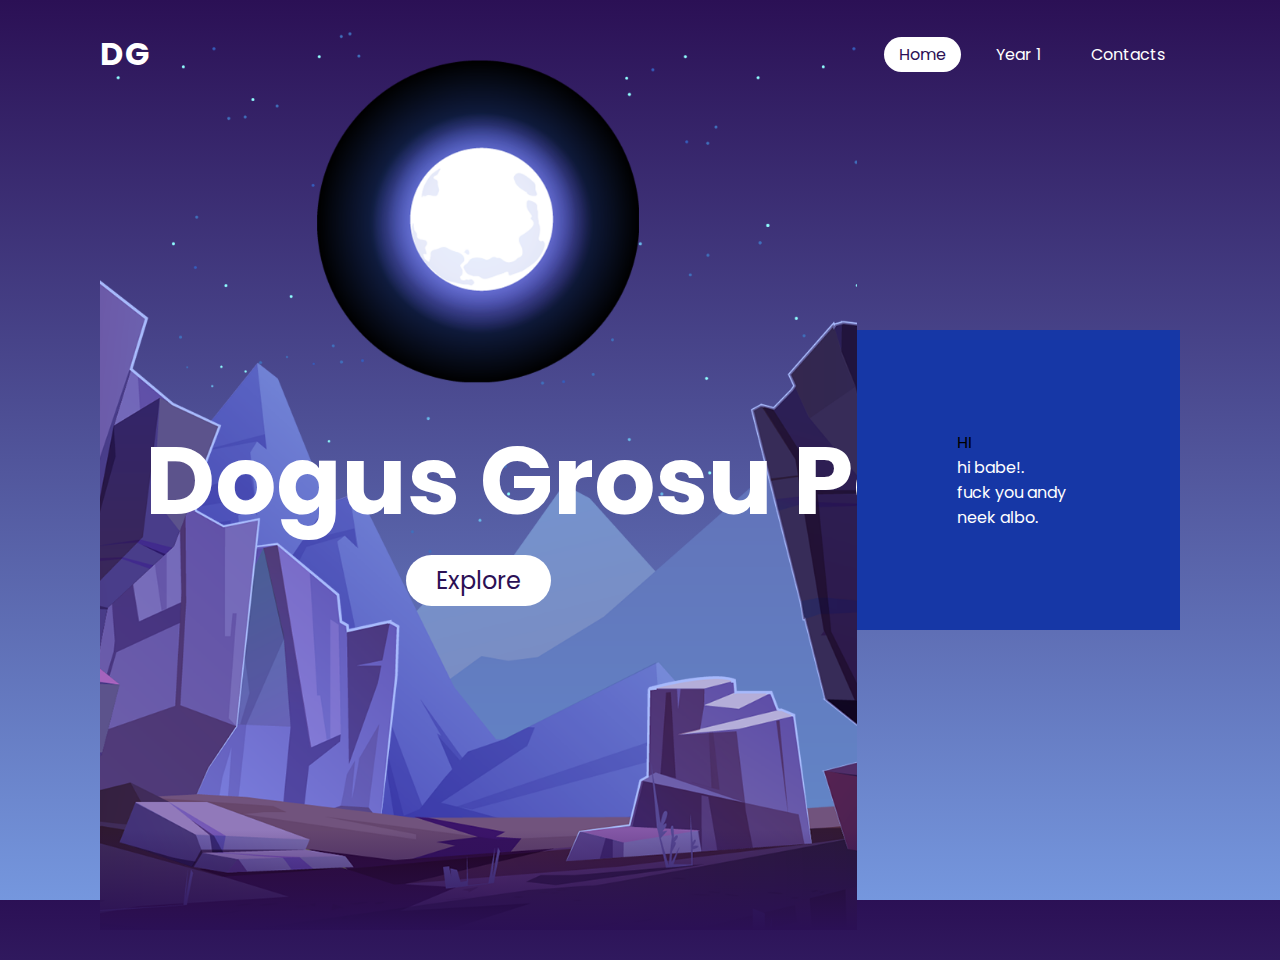
==== index.html @ 59a4e359 "added more shit" ====
<!doctype html>
<html>
    <head>
        <title>Dogus Grosu Portfolio</title>
        <link rel="stylesheet" type="text/css" href="style.css">
    </head>
    <body>
        <header>
            <a href="#" class="logo">DG</a>
            <ul>
                <li><a href="#" class="active">Home</a></li>
                <li><a href="#">Year 1</a></li>
                <li><a href="#">Contacts</a></li>
            <ul>
        <header>
        <section>
            <img src="stars.png" id="stars">
            <img src="moon.png" id="moon">
            <img src="mountains_behind.png" id="mountains_behind">
            <h2 id="text">Dogus Grosu Portfolio</h2>
            <a href="sec" id="btn">Explore</a>
            <img src="mountains_front.png" id="mountains_front">
        </section>
        <div class="sec" id="sec"
            <h2>HI</h2>
            <p>hi babe!.<br>fuck you andy neek albo.<br></p>
        </div>

        <script>
            let stars = document.getElementById('stars')
            let moon = document.getElementById('moon')
            let mountains_behind = document.getElementById('mountains_behind')
            let text = document.getElementById('text')
            let btn = document.getElementById('btn')
            let mountains_front = document.getElementById('mountains_front')
            let header = document.querySelector('header');

            window.addEventListener('scroll',function(){
                let value = window.scrollY;
                stars.style.left = value * 0.25 + 'px';
                moon.style.top = value * 1.05 + 'px';
                mountains_behind.style.top = value * 0.5 + 'px';
                mountains_front.style.top = value * 0 + 'px';
                text.style.marginRight = value * 4 + 'px';
                text.style.marginTop = value * 1.5 + 'px';
                btn.style.marginTop = value * 1.5 + 'px';
                header.style.top = value * 0.5 + 'px';
            })
        </script>
    </body>
</html>

<!-- DOGUS IS A FAGGOT-->
---- style.css ----
@import url('https://fonts.googleapis.com/css?family=Poppins:300,400,500,600,700,800,900&display=swap');
*
{
    margin: 0;
    padding: 0;
    box-sizing: border-box;
    font-family: 'Poppins', sans-serif;
    scroll-behavior: smooth;
}
body {
    min-height: 100vh;
    overflow-x: hidden;
    background: linear-gradient(#2b1055,#7597de);
}
header {
    position: absolute;
    top: 0;
    left: 0;
    width: 100%;
    padding:30px 100px;
    display: flex;
    justify-content: space-between;
    align-items: center;
    z-index: 10000;
}
header .logo
{
    color: white;
    font-weight: 700;
    text-decoration: none;
    font-size: 2em;
    text-transform: uppercase;
    letter-spacing: 2px;
}
header ul {
    display: flex;
    justify-content: center;
    align-items: center;
}
header ul li
{list-style: none;
margin-left: 20px;
}
header ul li a
{
    text-decoration: none;
    padding: 6px 15px;
    color: white;
    border-radius: 20px;

}
header ul li a:hover,
header ul li a.active
{
    background: white;
    color: #2b1055;
}
section
{
    position: relative;
    width: 100%;
    height: 100vh;
    padding: 100px;
    display: flex;
    justify-content: center;
    align-items: center;
    overflow: hidden;
}
section::before
{
    content: '';
    position: absolute;
    bottom: 0;
    width: 100%;
    height: 100px;
    background: linear-gradient(to top,#2b1055,transparent);
    z-index: 1000;
}
section img
{
    position:absolute;
    top:0;
    left:0;
    width: 100%;
    height: 100%;
    object-fit: cover;
    pointer-events: none;
}
section img #moon
{
    mix-blend-mode: screen;
    z-index: 9;
}
section img #mountains_front
{
    z-index: 10;
}
#text
{
    position: absolute;
    right: -350px;
    color: white;
    white-space: nowrap;
    font-size: 7.5vw;
    z-index: 9;
    
}
#btn
{
    text-decoration: none;
    display: inline-block;
    padding: 8px 30px;
    border-radius: 40px;
    background: white;
    color: #2b1055;
    font-size: 1.5em;
    z-index: 9;
    transform: translateY(100px);    
}
.sec
{
    position: relative;
    padding: 100px;
    background: #1637a6;
}
.sec h2
{
    font-size: 3.5;
    margin-bottom: 10px;
    color: white;
}
.sec p
{
    font-size: 1em;
    color: white;
}
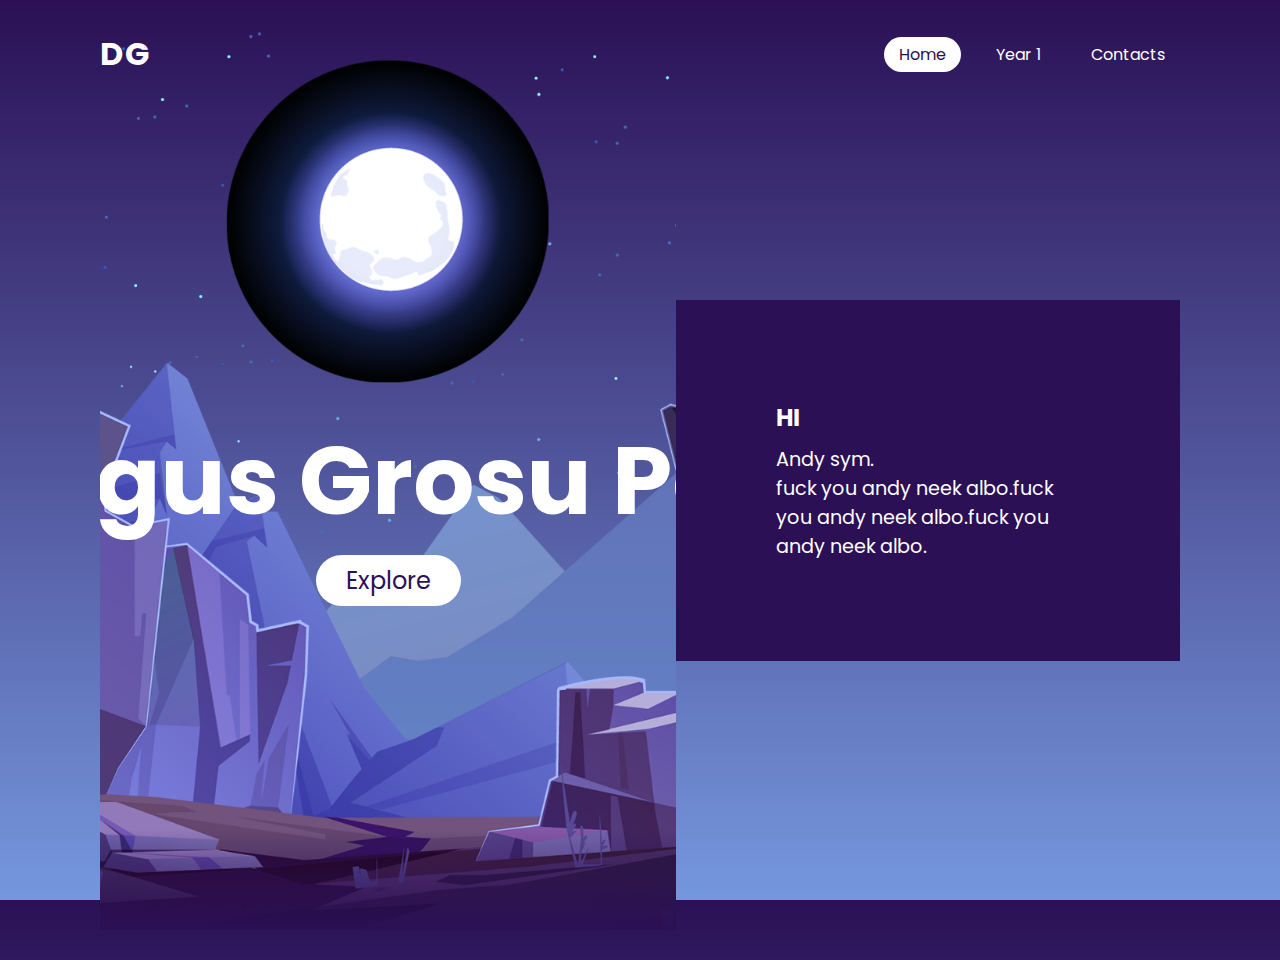
==== commit 28773ba3: "added again" ====
--- a/index.html
+++ b/index.html
@@ -21,9 +21,9 @@
             <a href="sec" id="btn">Explore</a>
             <img src="mountains_front.png" id="mountains_front">
         </section>
-        <div class="sec" id="sec"
+        <div class="sec" id="sec">
             <h2>HI</h2>
-            <p>hi babe!.<br>fuck you andy neek albo.<br></p>
+            <p>Andy sym.<br>fuck you andy neek albo.fuck you andy neek albo.fuck you andy neek albo.<br></p>
         </div>
 
         <script>
--- a/style.css
+++ b/style.css
@@ -7,7 +7,8 @@
     font-family: 'Poppins', sans-serif;
     scroll-behavior: smooth;
 }
-body {
+body 
+{
     min-height: 100vh;
     overflow-x: hidden;
     background: linear-gradient(#2b1055,#7597de);
@@ -32,13 +33,15 @@
     text-transform: uppercase;
     letter-spacing: 2px;
 }
-header ul {
+header ul 
+{
     display: flex;
     justify-content: center;
     align-items: center;
 }
 header ul li
-{list-style: none;
+{
+list-style: none;
 margin-left: 20px;
 }
 header ul li a
@@ -121,7 +124,7 @@
 {
     position: relative;
     padding: 100px;
-    background: #1637a6;
+    background: #2b1055;
 }
 .sec h2
 {
@@ -131,6 +134,6 @@
 }
 .sec p
 {
-    font-size: 1em;
+    font-size: 1.2em;
     color: white;
 }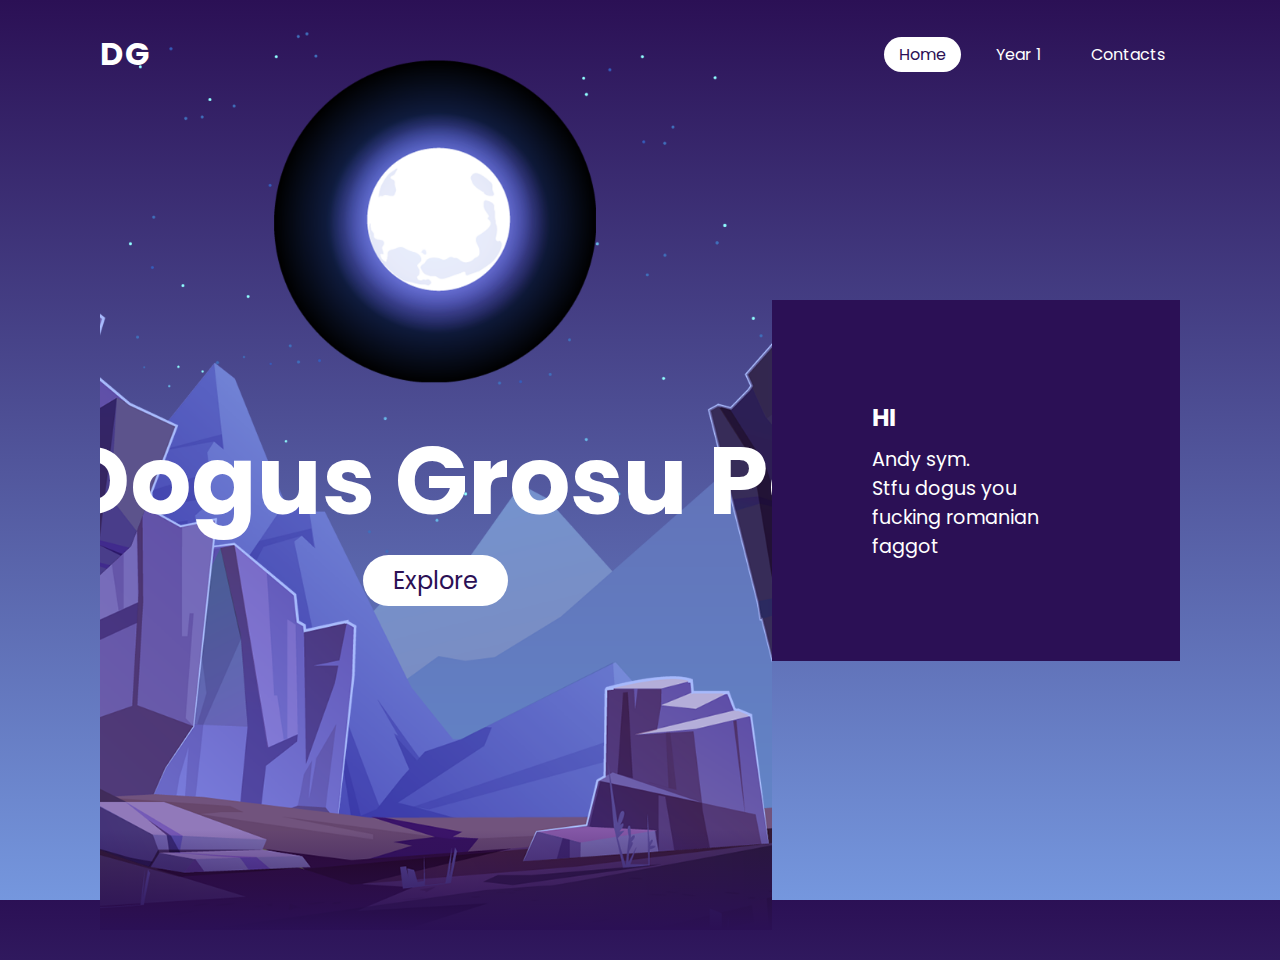
==== commit b4963b13: "Update index.html" ====
--- a/index.html
+++ b/index.html
@@ -8,8 +8,8 @@
         <header>
             <a href="#" class="logo">DG</a>
             <ul>
-                <li><a href="#" class="active">Home</a></li>
-                <li><a href="#">Year 1</a></li>
+                <li><a href="index.html" class="active">Home</a></li>
+                <li><a href="Year_1.html">Year 1</a></li>
                 <li><a href="#">Contacts</a></li>
             <ul>
         <header>
@@ -23,7 +23,7 @@
         </section>
         <div class="sec" id="sec">
             <h2>HI</h2>
-            <p>Andy sym.<br>fuck you andy neek albo.fuck you andy neek albo.fuck you andy neek albo.<br></p>
+            <p>Andy sym.<br> Stfu dogus you fucking romanian faggot<br></p>
         </div>
 
         <script>
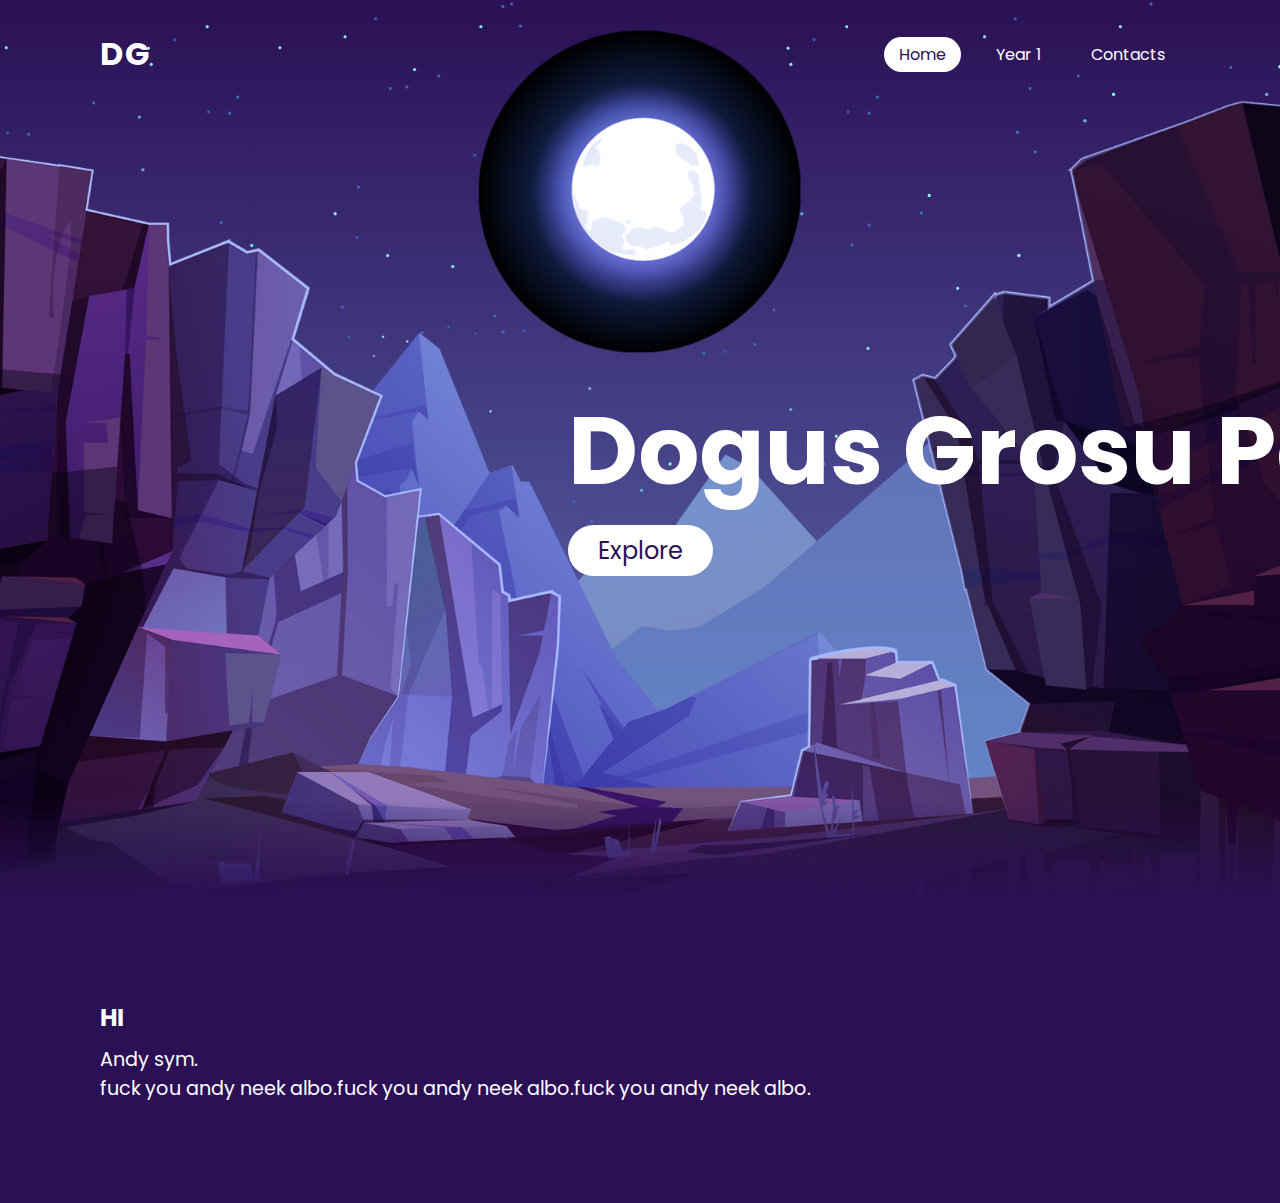
==== commit dca1dbd3: "Update index.html" ====
--- a/index.html
+++ b/index.html
@@ -12,7 +12,7 @@
                 <li><a href="Year_1.html">Year 1</a></li>
                 <li><a href="#">Contacts</a></li>
             <ul>
-        <header>
+        </header>
         <section>
             <img src="stars.png" id="stars">
             <img src="moon.png" id="moon">
@@ -23,7 +23,7 @@
         </section>
         <div class="sec" id="sec">
             <h2>HI</h2>
-            <p>Andy sym.<br> Stfu dogus you fucking romanian faggot<br></p>
+            <p>Andy sym.<br>fuck you andy neek albo.fuck you andy neek albo.fuck you andy neek albo.<br></p>
         </div>
 
         <script>
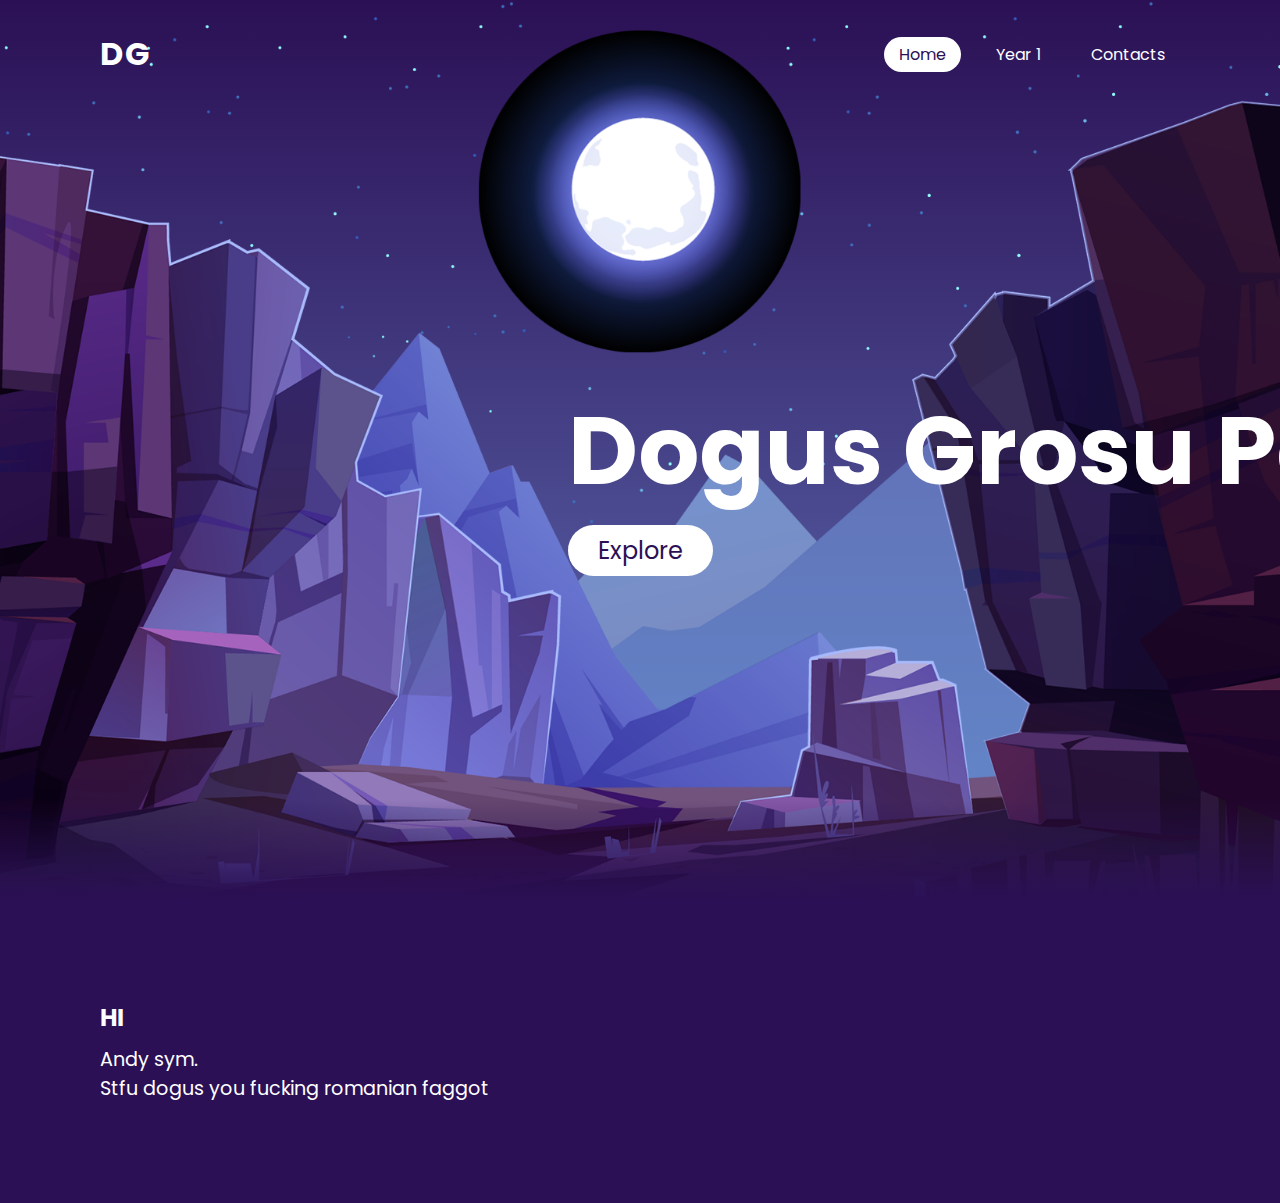
==== commit 6c2f67f0: "Merge branch 'main' of https://github.com/r3strict/doguswebsite" ====
--- a/index.html
+++ b/index.html
@@ -23,7 +23,7 @@
         </section>
         <div class="sec" id="sec">
             <h2>HI</h2>
-            <p>Andy sym.<br>fuck you andy neek albo.fuck you andy neek albo.fuck you andy neek albo.<br></p>
+            <p>Andy sym.<br> Stfu dogus you fucking romanian faggot<br></p>
         </div>
 
         <script>
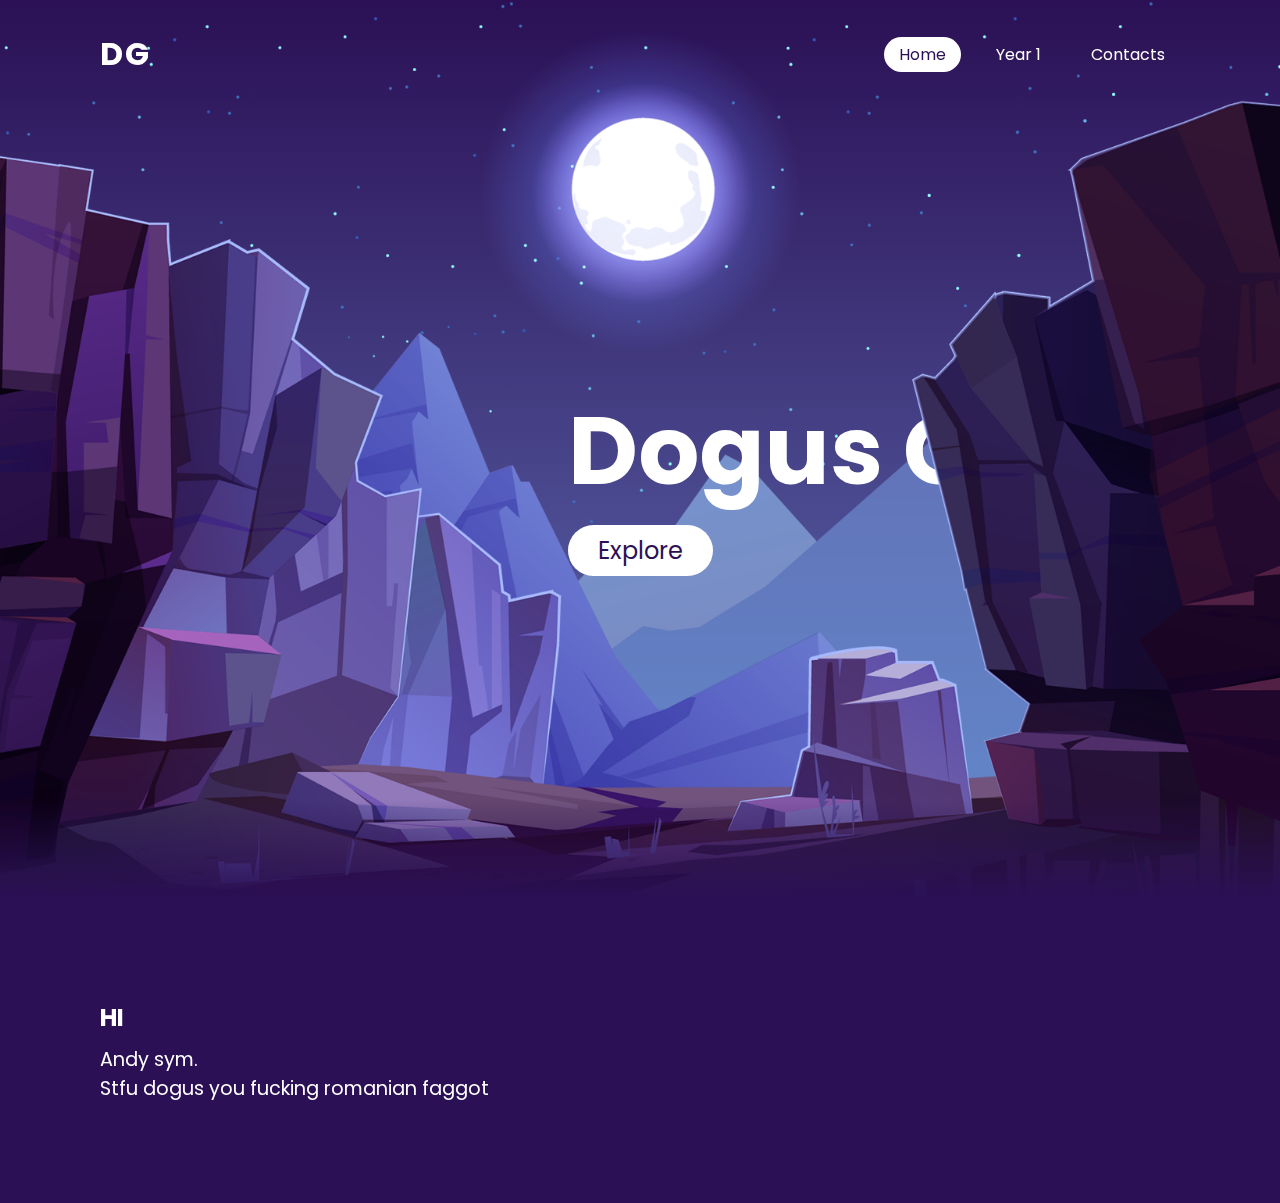
==== commit 8c12d4c4: "added second page" ====
--- a/index.html
+++ b/index.html
@@ -6,7 +6,7 @@
     </head>
     <body>
         <header>
-            <a href="#" class="logo">DG</a>
+            <a href="index.html" class="logo">DG</a>
             <ul>
                 <li><a href="index.html" class="active">Home</a></li>
                 <li><a href="Year_1.html">Year 1</a></li>
@@ -25,7 +25,7 @@
             <h2>HI</h2>
             <p>Andy sym.<br> Stfu dogus you fucking romanian faggot<br></p>
         </div>
-
+<!-- scrolling stuff-->
         <script>
             let stars = document.getElementById('stars')
             let moon = document.getElementById('moon')
--- a/style.css
+++ b/style.css
@@ -89,12 +89,12 @@
     object-fit: cover;
     pointer-events: none;
 }
-section img #moon
+section img#moon
 {
     mix-blend-mode: screen;
     z-index: 9;
 }
-section img #mountains_front
+section img#mountains_front
 {
     z-index: 10;
 }
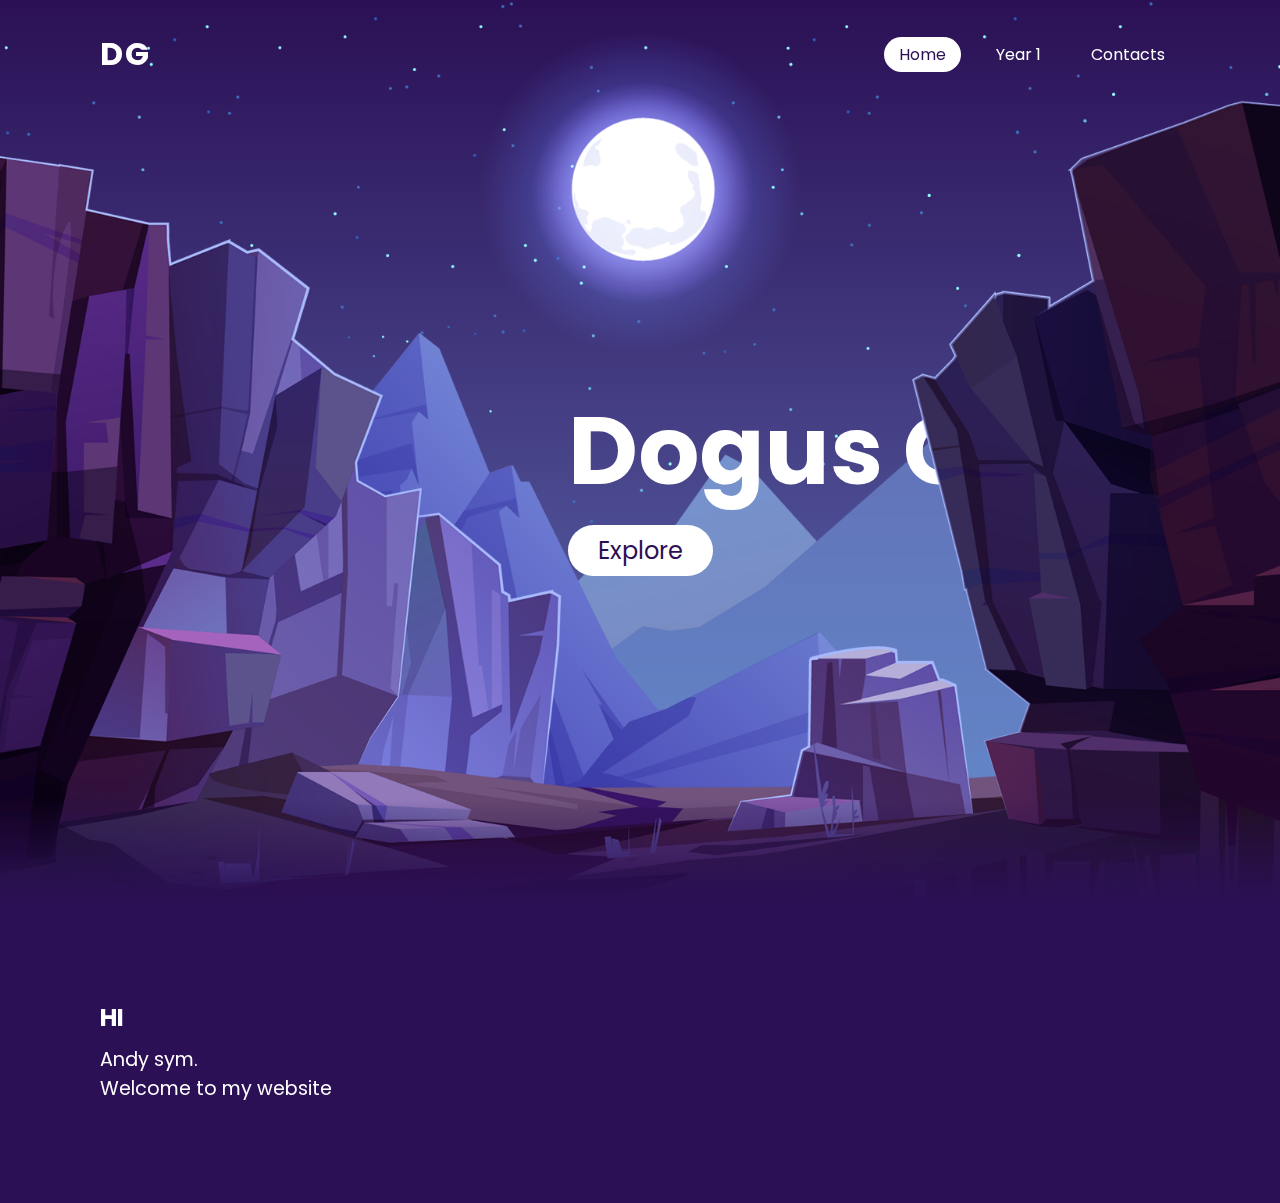
==== commit 3e2180f0: "added second link" ====
--- a/index.html
+++ b/index.html
@@ -18,12 +18,12 @@
             <img src="moon.png" id="moon">
             <img src="mountains_behind.png" id="mountains_behind">
             <h2 id="text">Dogus Grosu Portfolio</h2>
-            <a href="sec" id="btn">Explore</a>
+            <a href="Year_1.html" id="btn">Explore</a>
             <img src="mountains_front.png" id="mountains_front">
         </section>
         <div class="sec" id="sec">
             <h2>HI</h2>
-            <p>Andy sym.<br> Stfu dogus you fucking romanian faggot<br></p>
+            <p>Andy sym.<br> Welcome to my website<br></p>
         </div>
 <!-- scrolling stuff-->
         <script>
